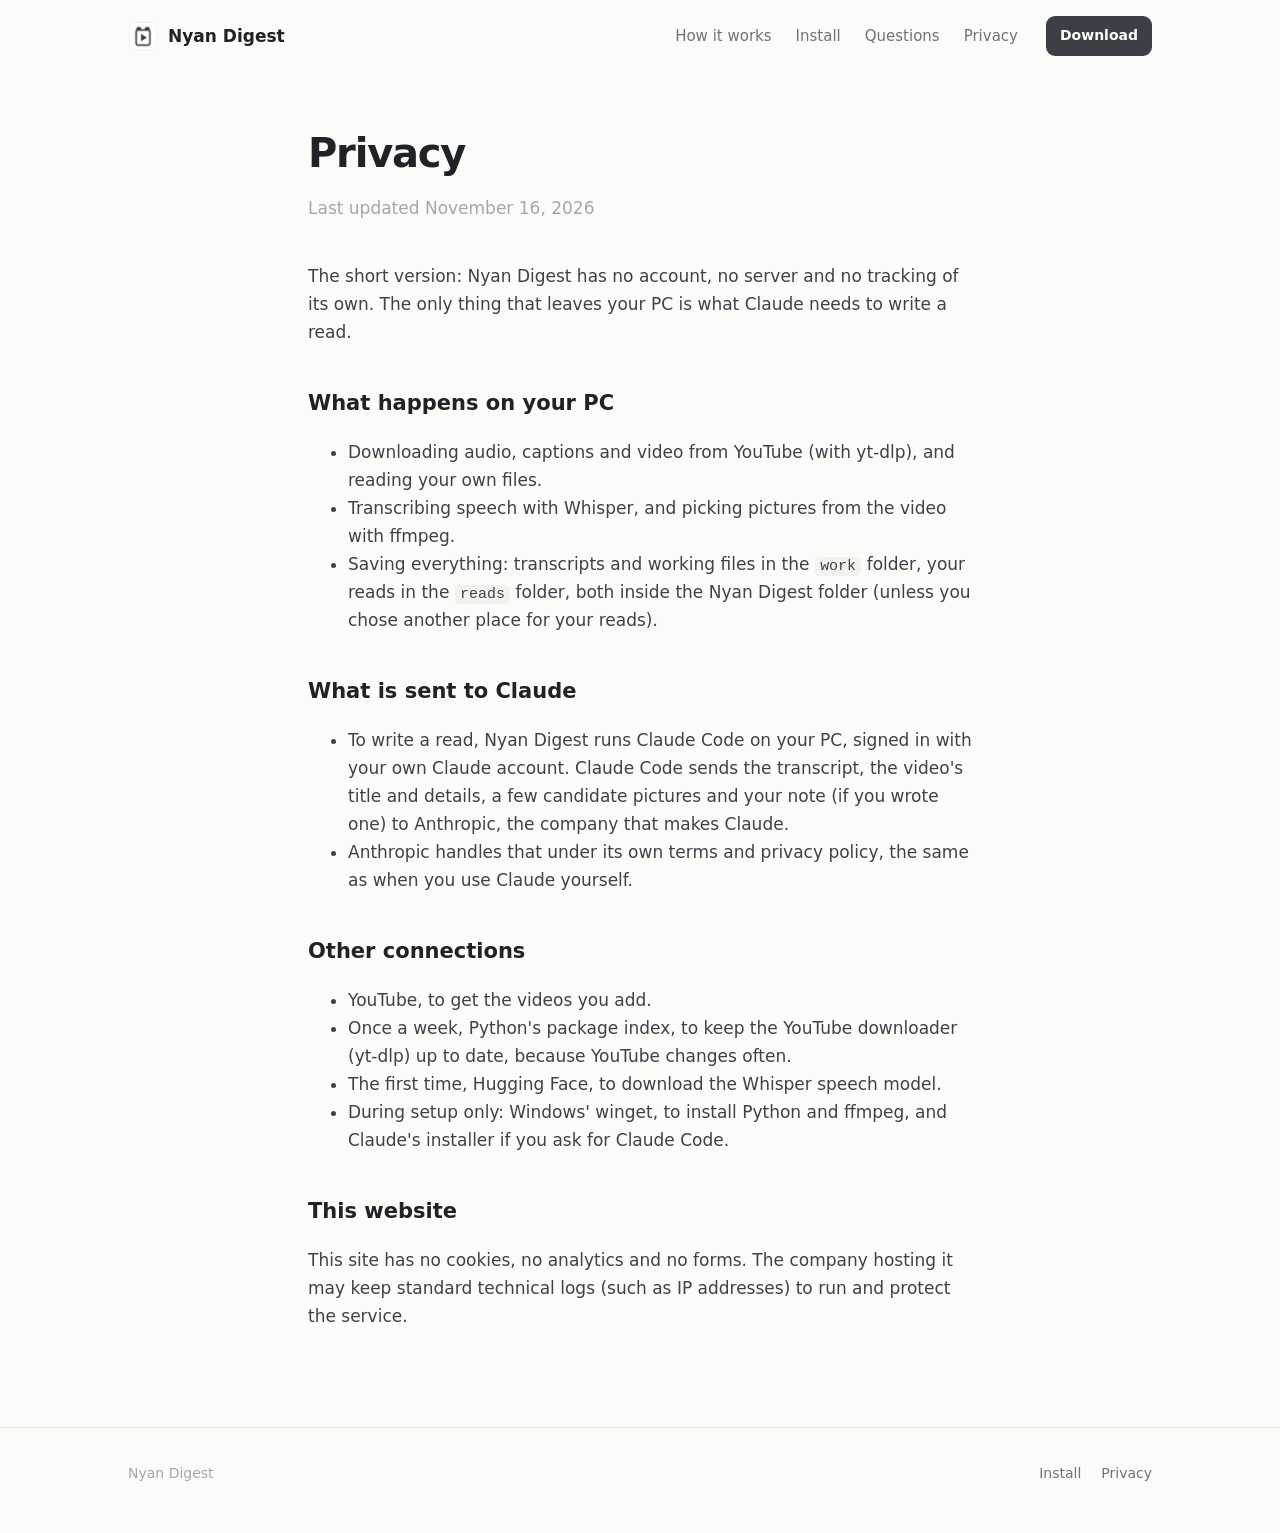
==== privacy.html @ ba3dfa30 "Nyan Digest: the website and the download" ====
<!doctype html>
<html lang="en">
<head>
<meta charset="utf-8">
<meta name="viewport" content="width=device-width,initial-scale=1">
<title>Privacy · Nyan Digest</title>
<link rel="icon" href="assets/icon.png">
<link rel="stylesheet" href="style.css">
</head>
<body>
<header class="wrap nav">
  <a class="brand" href="./"><img src="assets/icon.png" alt="">Nyan Digest</a>
  <nav><a href="./#how">How it works</a><a href="./#install">Install</a><a href="./#questions">Questions</a><a href="privacy.html">Privacy</a></nav>
  <a class="btn small" href="download/Nyan-Digest.zip">Download</a>
</header>

<main class="page">
  <h1>Privacy</h1>
  <p class="date">Last updated November 16, 2026</p>

  <p>The short version: Nyan Digest has no account, no server and no tracking of its own. The only thing that leaves your PC is what Claude needs to write a read.</p>

  <h2>What happens on your PC</h2>
  <ul>
    <li>Downloading audio, captions and video from YouTube (with yt-dlp), and reading your own files.</li>
    <li>Transcribing speech with Whisper, and picking pictures from the video with ffmpeg.</li>
    <li>Saving everything: transcripts and working files in the <code>work</code> folder, your reads in the <code>reads</code> folder, both inside the Nyan Digest folder (unless you chose another place for your reads).</li>
  </ul>

  <h2>What is sent to Claude</h2>
  <ul>
    <li>To write a read, Nyan Digest runs Claude Code on your PC, signed in with your own Claude account. Claude Code sends the transcript, the video's title and details, a few candidate pictures and your note (if you wrote one) to Anthropic, the company that makes Claude.</li>
    <li>Anthropic handles that under its own terms and privacy policy, the same as when you use Claude yourself.</li>
  </ul>

  <h2>Other connections</h2>
  <ul>
    <li>YouTube, to get the videos you add.</li>
    <li>Once a week, Python's package index, to keep the YouTube downloader (yt-dlp) up to date, because YouTube changes often.</li>
    <li>The first time, Hugging Face, to download the Whisper speech model.</li>
    <li>During setup only: Windows' winget, to install Python and ffmpeg, and Claude's installer if you ask for Claude Code.</li>
  </ul>

  <h2>This website</h2>
  <p>This site has no cookies, no analytics and no forms. The company hosting it may keep standard technical logs (such as IP addresses) to run and protect the service.</p>
</main>

<footer>
  <div class="wrap">
    <span>Nyan Digest</span>
    <div class="right"><a href="./#install">Install</a><a href="privacy.html">Privacy</a></div>
  </div>
</footer>
</body>
</html>
---- style.css ----
/* Nyan Digest website: the same look as the Nyan Notes site (grey on white, one quiet accent), lots of room. */
:root{
  --bg:#fbfbfa;--fg:#1f2227;--soft:#3d424a;--muted:#6f747c;--faint:#a3a7ae;--line:#e9e9e6;--panel:#fff;--hover:#f1f1ee;
  --accent:#3c3f45;--indigo:#5b5bd6;--code:#f2f2ef;
  --sans:"Segoe UI Variable Text","Segoe UI",system-ui,-apple-system,"Helvetica Neue",Arial,sans-serif;
  --mono:"Cascadia Mono",Consolas,ui-monospace,monospace;
}
*{box-sizing:border-box}
html{scroll-behavior:smooth}
body{margin:0;background:var(--bg);color:var(--fg);font:17px/1.65 var(--sans);-webkit-font-smoothing:antialiased}
a{color:inherit}
img{max-width:100%;height:auto;display:block} /* height:auto: the width/height attributes only reserve the shape; without it they stretch */
.wrap{max-width:1080px;margin:0 auto;padding:0 28px}
kbd{font:12px var(--sans);border:1px solid #dcdcd8;border-bottom-width:2px;border-radius:5px;padding:1px 6px;color:var(--soft);background:var(--panel);white-space:nowrap}
code{font:.88em var(--mono);background:var(--code);padding:.1em .35em;border-radius:5px}

/* top bar */
.nav{display:flex;align-items:center;gap:28px;height:72px}
.brand{display:flex;align-items:center;gap:10px;font-weight:650;text-decoration:none;font-size:17px}
.brand img{width:30px;height:30px}
.nav nav{display:flex;gap:24px;margin-left:auto;font-size:15px}
.nav nav a{text-decoration:none;color:var(--muted)}
.nav nav a:hover{color:var(--fg)}

/* buttons */
.btn{display:inline-flex;align-items:center;gap:10px;padding:13px 22px;border-radius:12px;background:var(--accent);color:#fff;text-decoration:none;font-weight:600;font-size:16px;transition:transform .12s,box-shadow .12s;box-shadow:0 6px 18px rgba(30,30,40,.16)}
.btn:hover{transform:translateY(-1px);box-shadow:0 10px 26px rgba(30,30,40,.2)}
.btn svg{width:18px;height:18px;fill:none;stroke:currentColor;stroke-width:2;stroke-linecap:round;stroke-linejoin:round}
.btn.small{padding:8px 14px;font-size:14px;border-radius:9px;box-shadow:none}
.meta{color:var(--faint);font-size:14px;margin-top:12px}

/* hero */
.hero{text-align:center;padding:72px 0 40px}
.hero .logo{width:76px;height:76px;margin:0 auto 26px;filter:drop-shadow(0 8px 20px rgba(0,0,0,.08))}
.hero h1{font-size:clamp(36px,6vw,58px);line-height:1.08;letter-spacing:-.035em;margin:0 0 18px;font-weight:700}
.hero p.lead{font-size:clamp(17px,2.2vw,20px);color:var(--muted);max-width:620px;margin:0 auto 34px}
.shot{margin:56px auto 0;width:100%;max-width:1000px;border-radius:14px;overflow:hidden;box-shadow:0 30px 80px rgba(20,20,40,.16),0 4px 14px rgba(20,20,40,.08)}

/* sections */
section{padding:84px 0}
section h2{font-size:clamp(26px,3.6vw,36px);letter-spacing:-.025em;margin:0 0 12px;font-weight:700;text-align:center}
section .sub{color:var(--muted);text-align:center;max-width:600px;margin:0 auto 52px}
.features{display:grid;grid-template-columns:repeat(3,1fr);gap:44px 40px}
.feature h3{font-size:17px;margin:14px 0 6px;font-weight:650}
.feature p{margin:0;color:var(--muted);font-size:15.5px}
.feature .ic{width:40px;height:40px;border-radius:11px;background:var(--hover);display:grid;place-items:center}
.feature .ic svg{width:20px;height:20px;fill:none;stroke:var(--soft);stroke-width:1.7;stroke-linecap:round;stroke-linejoin:round}
.pair{display:grid;grid-template-columns:1fr 1fr;gap:28px;margin-top:64px}
.pair figure{margin:0}
.pair img{border-radius:12px;box-shadow:0 18px 50px rgba(20,20,40,.13),0 2px 8px rgba(20,20,40,.06)}
.pair figcaption{color:var(--faint);font-size:14px;text-align:center;margin-top:14px}

/* install */
.install{background:var(--panel);border-top:1px solid var(--line);border-bottom:1px solid var(--line)}
.steps{display:grid;grid-template-columns:repeat(3,1fr);gap:28px;counter-reset:s;margin:0;padding:0;list-style:none}
.steps li{position:relative;padding:28px 26px;border:1px solid var(--line);border-radius:16px;background:var(--bg)}
.steps li::before{counter-increment:s;content:counter(s);display:grid;place-items:center;width:30px;height:30px;border-radius:50%;background:var(--accent);color:#fff;font-weight:650;font-size:14px;margin-bottom:14px}
.steps h3{margin:0 0 6px;font-size:17px}
.steps p{margin:0;color:var(--muted);font-size:15.5px}
.center{text-align:center;margin-top:44px}

/* questions */
.faq{max-width:760px;margin:0 auto}
.faq details{border-bottom:1px solid var(--line);padding:18px 4px}
.faq summary{cursor:pointer;font-weight:600;list-style:none;display:flex;justify-content:space-between;gap:16px}
.faq summary::-webkit-details-marker{display:none}
.faq summary::after{content:"+";color:var(--faint);font-weight:400;font-size:22px;line-height:1}
.faq details[open] summary::after{content:"−"}
.faq details p{color:var(--muted);margin:12px 0 0;font-size:15.5px}

/* footer */
footer{border-top:1px solid var(--line);padding:34px 0 48px;color:var(--faint);font-size:14px}
footer .wrap{display:flex;gap:20px;flex-wrap:wrap;align-items:center}
footer a{color:var(--muted);text-decoration:none}
footer a:hover{color:var(--fg)}
footer .right{margin-left:auto;display:flex;gap:20px}

/* the privacy page */
.page{max-width:720px;margin:0 auto;padding:48px 28px 80px}
.page h1{font-size:40px;letter-spacing:-.03em;margin:0 0 8px}
.page .date{color:var(--faint);margin:0 0 40px}
.page h2{font-size:21px;margin:40px 0 8px}
.page p,.page li{color:var(--soft)}

@media (max-width:820px){
  .features,.steps,.pair{grid-template-columns:1fr}
  .nav nav{display:none}
  section{padding:64px 0}
}

/* Nyan Digest additions */
.flow{display:grid;grid-template-columns:repeat(4,1fr);gap:0;margin:0 0 72px;padding:0;list-style:none;counter-reset:f}
.flow li{position:relative;padding:20px 22px 20px 22px;text-align:center}
.flow li b{display:block;font-size:17px;margin-bottom:4px}
.flow li b::before{counter-increment:f;content:counter(f);display:grid;place-items:center;width:30px;height:30px;margin:0 auto 12px;border-radius:50%;background:var(--accent);color:#fff;font-size:14px}
.flow li span{color:var(--muted);font-size:15px;display:block}
.flow li+li::after{content:"";position:absolute;left:-14px;top:35px;width:28px;border-top:2px dotted var(--faint)}
.aside{text-align:center;color:var(--muted);font-size:15.5px;margin:40px auto 0;max-width:640px}
.aside a{color:var(--fg)}
footer span a{color:var(--muted)}
.nav .btn.small{margin-left:auto}
.nav nav+.btn.small{margin-left:0}
@media (max-width:820px){ .nav nav+.btn.small{margin-left:auto} }
@media (max-width:820px){ .flow{grid-template-columns:1fr 1fr} .flow li+li::after{display:none} }
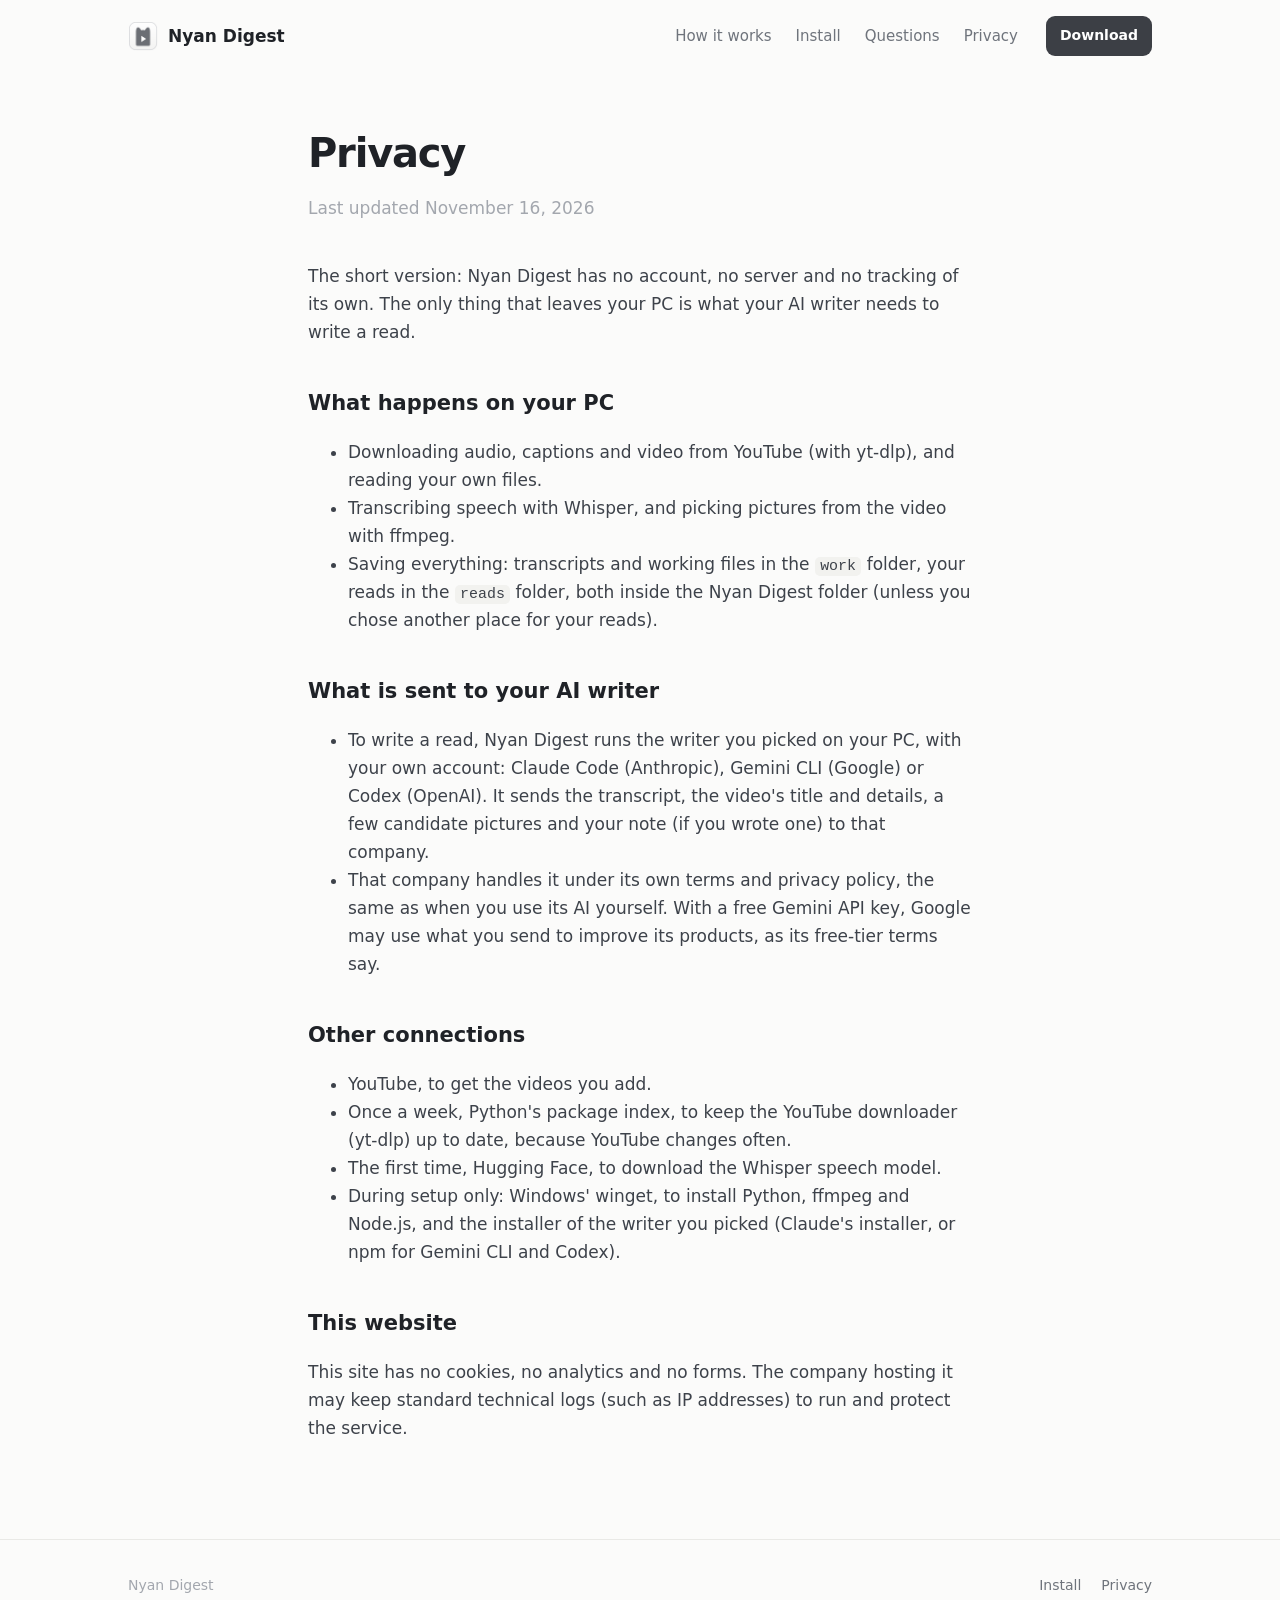
==== commit 9c2cde38: "Nyan Digest, November 16, 2026" ====
--- a/privacy.html
+++ b/privacy.html
@@ -18,7 +18,7 @@
   <h1>Privacy</h1>
   <p class="date">Last updated November 16, 2026</p>
 
-  <p>The short version: Nyan Digest has no account, no server and no tracking of its own. The only thing that leaves your PC is what Claude needs to write a read.</p>
+  <p>The short version: Nyan Digest has no account, no server and no tracking of its own. The only thing that leaves your PC is what your AI writer needs to write a read.</p>
 
   <h2>What happens on your PC</h2>
   <ul>
@@ -27,10 +27,10 @@
     <li>Saving everything: transcripts and working files in the <code>work</code> folder, your reads in the <code>reads</code> folder, both inside the Nyan Digest folder (unless you chose another place for your reads).</li>
   </ul>
 
-  <h2>What is sent to Claude</h2>
+  <h2>What is sent to your AI writer</h2>
   <ul>
-    <li>To write a read, Nyan Digest runs Claude Code on your PC, signed in with your own Claude account. Claude Code sends the transcript, the video's title and details, a few candidate pictures and your note (if you wrote one) to Anthropic, the company that makes Claude.</li>
-    <li>Anthropic handles that under its own terms and privacy policy, the same as when you use Claude yourself.</li>
+    <li>To write a read, Nyan Digest runs the writer you picked on your PC, with your own account: Claude Code (Anthropic), Gemini CLI (Google) or Codex (OpenAI). It sends the transcript, the video's title and details, a few candidate pictures and your note (if you wrote one) to that company.</li>
+    <li>That company handles it under its own terms and privacy policy, the same as when you use its AI yourself. With a free Gemini API key, Google may use what you send to improve its products, as its free-tier terms say.</li>
   </ul>
 
   <h2>Other connections</h2>
@@ -38,7 +38,7 @@
     <li>YouTube, to get the videos you add.</li>
     <li>Once a week, Python's package index, to keep the YouTube downloader (yt-dlp) up to date, because YouTube changes often.</li>
     <li>The first time, Hugging Face, to download the Whisper speech model.</li>
-    <li>During setup only: Windows' winget, to install Python and ffmpeg, and Claude's installer if you ask for Claude Code.</li>
+    <li>During setup only: Windows' winget, to install Python, ffmpeg and Node.js, and the installer of the writer you picked (Claude's installer, or npm for Gemini CLI and Codex).</li>
   </ul>
 
   <h2>This website</h2>
